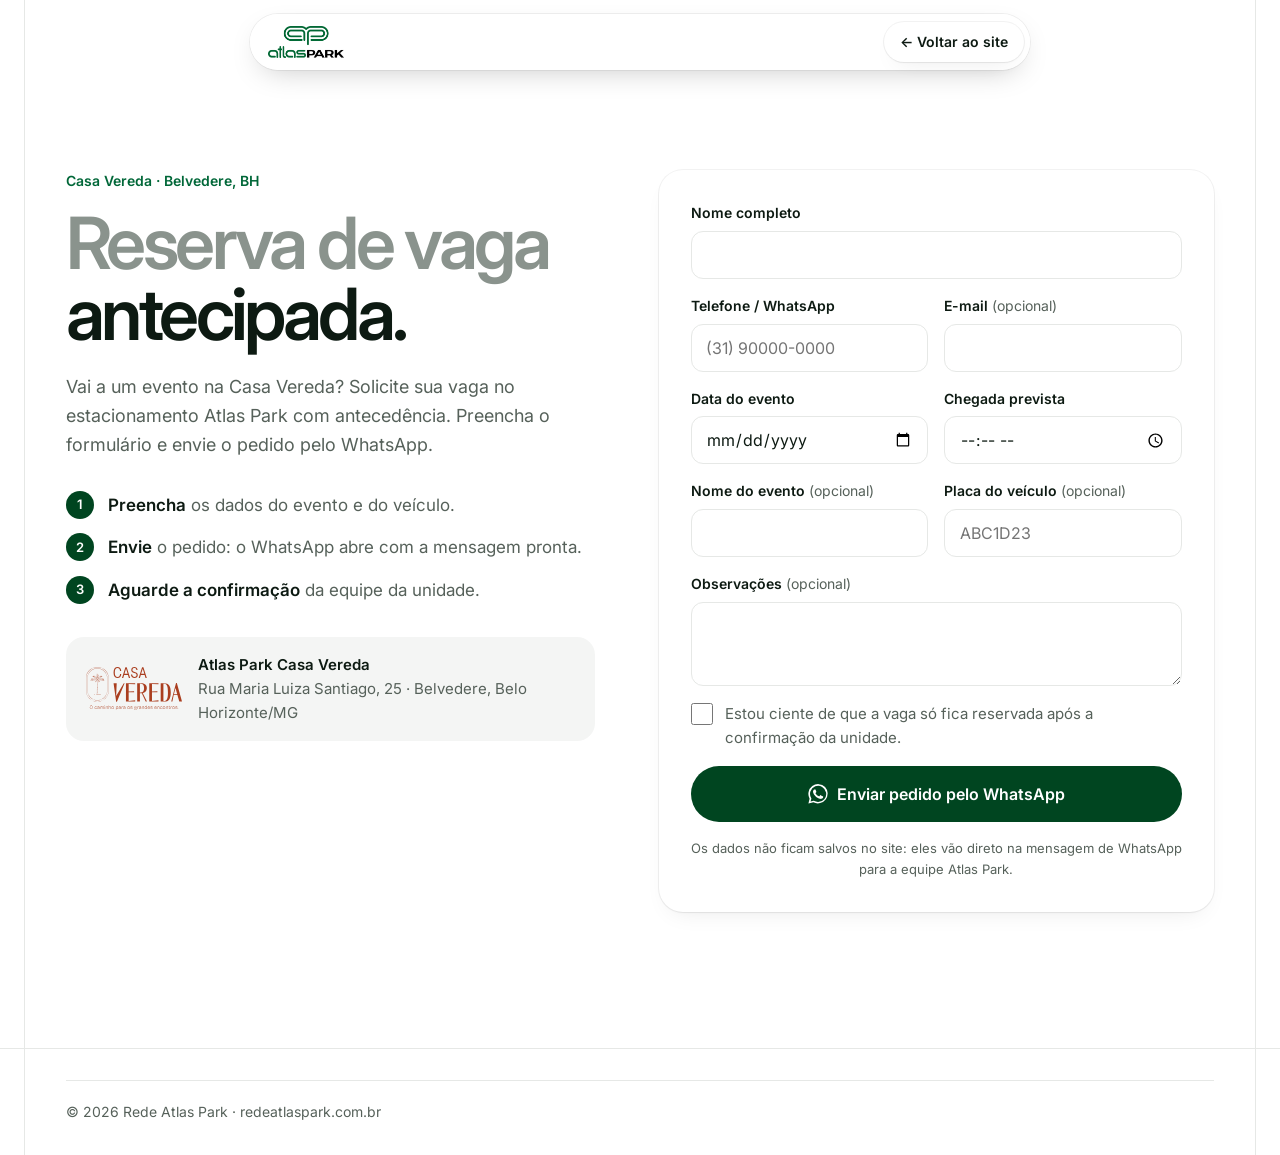
==== reserva.html @ 264c8342 "Reserva antecipada (Casa Vereda) e fotos sem cortes - Janela "Reserva de vaga antecipada" no card de" ====
<!doctype html>
<html lang="pt-BR">
<head>
  <meta charset="utf-8">
  <meta name="viewport" content="width=device-width, initial-scale=1, viewport-fit=cover">
  <title>Reserva de vaga antecipada · Casa Vereda | Rede Atlas Park</title>
  <meta name="description" content="Solicite com antecedência sua vaga no estacionamento Atlas Park da Casa Vereda, no Belvedere, em Belo Horizonte.">
  <meta name="theme-color" content="#004520">
  <link rel="icon" type="image/png" sizes="48x48" href="assets/favicon-48.png">
  <link rel="apple-touch-icon" href="assets/apple-touch-icon.png">
  <link rel="preconnect" href="https://fonts.googleapis.com">
  <link rel="preconnect" href="https://fonts.gstatic.com" crossorigin>
  <link href="https://fonts.googleapis.com/css2?family=Inter:wght@400;500;600&display=swap" rel="stylesheet">
  <link rel="stylesheet" href="styles.css">
</head>
<body class="page-reserve">
  <a class="skip-link" href="#conteudo">Pular para o conteúdo</a>

  <header class="site-header">
    <div class="header-pill">
      <a class="brand" href="./" aria-label="Rede Atlas Park, página inicial">
        <img src="assets/logo-atlas-park-300.png" alt="Atlas Park" width="96" height="40">
      </a>
      <a class="btn btn-light btn-sm reserve-back" href="./#mensalistas">← Voltar ao site</a>
    </div>
  </header>

  <div class="page">
    <main id="conteudo" class="band section reserve">
      <div class="reserve-intro">
        <p class="reserve-tag">Casa Vereda · Belvedere, BH</p>
        <h1><span class="muted">Reserva de vaga</span> antecipada.</h1>
        <p class="section-text">
          Vai a um evento na Casa Vereda? Solicite sua vaga no estacionamento Atlas Park com antecedência.
          Preencha o formulário e envie o pedido pelo WhatsApp.
        </p>

        <ol class="reserve-steps">
          <li><strong>Preencha</strong> os dados do evento e do veículo.</li>
          <li><strong>Envie</strong> o pedido: o WhatsApp abre com a mensagem pronta.</li>
          <li><strong>Aguarde a confirmação</strong> da equipe da unidade.</li>
        </ol>

        <div class="reserve-place">
          <img src="assets/unidades/casa-vereda.svg" alt="Logo Casa Vereda" width="120" height="53">
          <p>Atlas Park Casa Vereda<br><span>Rua Maria Luiza Santiago, 25 · Belvedere, Belo Horizonte/MG</span></p>
        </div>
      </div>

      <form class="reserve-form" id="reserva-form" novalidate>
        <h2 class="sr-only">Dados da reserva</h2>

        <div class="field">
          <label for="r-nome">Nome completo</label>
          <input id="r-nome" name="nome" type="text" autocomplete="name" required>
        </div>
        <div class="field-row">
          <div class="field">
            <label for="r-tel">Telefone / WhatsApp</label>
            <input id="r-tel" name="telefone" type="tel" inputmode="tel" autocomplete="tel" placeholder="(31) 90000-0000" required>
          </div>
          <div class="field">
            <label for="r-email">E-mail <span class="optional">(opcional)</span></label>
            <input id="r-email" name="email" type="email" autocomplete="email">
          </div>
        </div>
        <div class="field-row">
          <div class="field">
            <label for="r-data">Data do evento</label>
            <input id="r-data" name="data" type="date" required>
          </div>
          <div class="field">
            <label for="r-hora">Chegada prevista</label>
            <input id="r-hora" name="hora" type="time" required>
          </div>
        </div>
        <div class="field-row">
          <div class="field">
            <label for="r-evento">Nome do evento <span class="optional">(opcional)</span></label>
            <input id="r-evento" name="evento" type="text">
          </div>
          <div class="field">
            <label for="r-placa">Placa do veículo <span class="optional">(opcional)</span></label>
            <input id="r-placa" name="placa" type="text" autocapitalize="characters" maxlength="8" placeholder="ABC1D23">
          </div>
        </div>
        <div class="field">
          <label for="r-obs">Observações <span class="optional">(opcional)</span></label>
          <textarea id="r-obs" name="obs" rows="3"></textarea>
        </div>

        <label class="check">
          <input type="checkbox" name="ciente" required>
          <span>Estou ciente de que a vaga só fica reservada após a confirmação da unidade.</span>
        </label>

        <p class="form-error" role="alert" hidden></p>

        <button class="btn btn-dark btn-lg btn-block" type="submit">
          <svg class="btn-icon" viewBox="0 0 24 24" aria-hidden="true"><path d="M20.5 3.5A11.8 11.8 0 0 0 1.9 17.6L.5 23.5l6-1.5A11.8 11.8 0 0 0 20.5 3.5zM12 21.6a9.7 9.7 0 0 1-5-1.4l-.3-.2-3.6.9 1-3.5-.2-.4a9.7 9.7 0 1 1 8.1 4.6zm5.3-7.2c-.3-.2-1.7-.9-2-1s-.5-.1-.7.2l-.9 1.1c-.2.2-.3.2-.6.1a8 8 0 0 1-4-3.5c-.3-.5.3-.5.9-1.6.1-.2 0-.4 0-.5l-.9-2.2c-.2-.6-.5-.5-.7-.5h-.6a1.1 1.1 0 0 0-.8.4 3.4 3.4 0 0 0-1 2.5 5.9 5.9 0 0 0 1.2 3.1 13.4 13.4 0 0 0 5.2 4.6c1.9.8 2.7.9 3.6.7a3.1 3.1 0 0 0 2-1.4 2.5 2.5 0 0 0 .2-1.4c-.1-.2-.3-.3-.6-.4z"/></svg>
          Enviar pedido pelo WhatsApp
        </button>
        <p class="form-note">Os dados não ficam salvos no site: eles vão direto na mensagem de WhatsApp para a equipe Atlas Park.</p>

        <div class="form-done" hidden>
          <p><strong>Pedido pronto!</strong> Se o WhatsApp não abriu sozinho, <a data-wa-fallback href="#" target="_blank" rel="noopener">toque aqui para enviar</a>.</p>
        </div>
      </form>
    </main>

    <footer class="site-footer band">
      <p class="footer-bottom">© <span data-year>2026</span> Rede Atlas Park · <a href="./">redeatlaspark.com.br</a></p>
    </footer>
  </div>

  <script src="reserva.js" defer></script>
</body>
</html>
---- styles.css ----
/* =========================================================
   Rede Atlas Park — estilos
   Estrutura do template de referência (moldura com linhas-guia,
   cabeçalho em pílula, títulos em dois tons) com a marca aplicada
   em blocos de verde. Cores e fonte observadas no site atual;
   sujeitas à validação do manual de marca.
   ========================================================= */

:root {
  --green-900: #004520;   /* verde escuro (marca) */
  --green-700: #006738;   /* verde (marca) */
  --mint:      #e6f0ea;   /* derivado: tom claro da marca */
  --white: #ffffff;
  --bg:    #ffffff;
  --tint:  #f4f5f4;       /* fundo de seções alternadas */
  --ink:   #0d1a12;
  --ink-soft: #56615a;    /* texto secundário (contraste AA) */
  --muted: #8a938d;       /* parte clara dos títulos (somente texto grande) */
  --line:  #e6e8e6;

  --font: "Inter", system-ui, -apple-system, "Segoe UI", Roboto, sans-serif;
  --shadow:
    0 0 0 1px rgba(0, 0, 0, .05),
    0 1px 2px rgba(0, 0, 0, .04),
    0 10px 24px -12px rgba(0, 0, 0, .10);

  --page: 1320px;
  --gutter: 0px;                          /* margem externa da moldura */
  --pad: clamp(20px, 3.2vw, 44px);        /* respiro interno */
  --ease: cubic-bezier(.2, .75, .2, 1);
}
@media (min-width: 768px) { :root { --gutter: 24px; } }

*, *::before, *::after { box-sizing: border-box; }

html { scroll-behavior: smooth; scroll-padding-top: 96px; overflow-x: clip; }

@media (prefers-reduced-motion: reduce) {
  html { scroll-behavior: auto; }
  *, *::before, *::after { transition: none !important; animation: none !important; }
}

body {
  margin: 0;
  font-family: var(--font);
  font-size: 1.0625rem;
  line-height: 1.6;
  color: var(--ink);
  background: var(--bg);
  -webkit-font-smoothing: antialiased;
}

img, svg { display: block; max-width: 100%; }
a { color: var(--green-700); }
p { margin: 0 0 1em; }
h1, h2, h3 { margin: 0; font-weight: 600; }
h1, h2, h3 { text-wrap: balance; }
h1 { font-size: clamp(2.75rem, 8.4vw, 6rem); line-height: .98; letter-spacing: -0.05em; }
h2 { font-size: clamp(2.125rem, 5.4vw, 3.75rem); line-height: 1.02; letter-spacing: -0.045em; }
h3 { font-size: 1.1875rem; line-height: 1.3; letter-spacing: -0.015em; }
.muted { color: var(--muted); }
h1 .muted, h2 .muted { display: block; }

.sr-only {
  position: absolute; width: 1px; height: 1px; padding: 0; margin: -1px;
  overflow: hidden; clip: rect(0 0 0 0); white-space: nowrap; border: 0;
}
.skip-link {
  position: fixed; left: 1rem; top: -100px; z-index: 100;
  background: var(--green-900); color: var(--white);
  padding: .75rem 1rem; border-radius: 999px; font-weight: 600;
}
.skip-link:focus { top: 1rem; }

:focus-visible { outline: 3px solid var(--green-700); outline-offset: 3px; border-radius: 8px; }
.band-dark :focus-visible, .contact-dark :focus-visible, .tone-3 :focus-visible, .tone-4 :focus-visible { outline-color: var(--white); }

/* ---------- Moldura da página ---------- */
.page {
  width: min(100% - 2 * var(--gutter), var(--page));
  margin-inline: auto;
  border-inline: 1px solid var(--line);
  min-height: 100vh;
}
@media (max-width: 767.98px) {
  .page { border-inline: 0; }
}
.band { position: relative; padding-inline: var(--pad); }
.band + .band::before {
  content: ""; position: absolute; top: 0; left: 50%; width: 100vw; height: 1px;
  transform: translateX(-50%); background: var(--line);
}
.section { padding-block: clamp(80px, 11vw, 136px); }

/* Faixas que ocupam toda a largura da tela, por cima da moldura */
.band-dark, .band-tint { clip-path: inset(0 -100vmax); }
.band-dark { background: var(--green-900); box-shadow: 0 0 0 100vmax var(--green-900); color: var(--white); }
.band-tint { background: var(--tint); box-shadow: 0 0 0 100vmax var(--tint); }
.band-dark::before, .band-tint::before { display: none; }

/* ---------- Botões ---------- */
.btn {
  display: inline-flex; align-items: center; justify-content: center; gap: .6rem;
  min-height: 48px; padding: 0 1.25rem;
  font: 600 .9375rem/1.2 var(--font);
  text-decoration: none; text-align: center; white-space: nowrap;
  border: 0; border-radius: 999px; cursor: pointer;
  transition: background-color .2s, color .2s, box-shadow .2s;
}
.btn-sm { min-height: 40px; padding: 0 1rem; font-size: .875rem; }
.btn-lg { min-height: 56px; padding: 0 1.625rem; font-size: 1rem; }
.btn-block { width: 100%; white-space: normal; }
@media (max-width: 479.98px) { .btn-lg { padding: 0 1rem; } }

.btn-dark { background: var(--green-900); color: var(--white); }
.btn-dark:hover { background: var(--green-700); }
.btn-light { background: var(--white); color: var(--ink); box-shadow: var(--shadow); }
.btn-light:hover { background: #f2f2f2; }
.btn-white { background: var(--white); color: var(--green-900); }
.btn-white:hover { background: var(--mint); }
.btn-outline { background: transparent; color: var(--white); box-shadow: inset 0 0 0 1.5px rgba(255, 255, 255, .4); }
.btn-outline:hover { box-shadow: inset 0 0 0 1.5px var(--white); }
.btn-icon { width: 20px; height: 20px; fill: currentColor; flex: none; }

/* ---------- Textos de apoio ---------- */
.section-head { max-width: 46rem; margin-bottom: clamp(40px, 6vw, 72px); }
.section-head-center { margin-inline: auto; text-align: center; }
.section-head-center .section-text { margin-inline: auto; }
.section-text { color: var(--ink-soft); font-size: 1.125rem; margin: 1.5rem 0 0; max-width: 36rem; }
.note { margin: .875rem 0 0; font-size: .8125rem; line-height: 1.5; color: var(--ink-soft); }

/* ---------- Cabeçalho ---------- */
.site-header {
  position: fixed; top: 14px; left: 50%; z-index: 50;
  width: min(100% - 24px, 780px); transform: translateX(-50%);
}
.header-pill {
  position: relative; display: flex; align-items: center; justify-content: space-between; gap: 1rem;
  padding: 6px 6px 6px 18px; border-radius: 999px;
  background: rgba(255, 255, 255, .94); backdrop-filter: blur(12px);
  box-shadow: 0 0 0 1px rgba(0, 0, 0, .06), 0 10px 30px -12px rgba(0, 0, 0, .25);
}
.brand { display: flex; align-items: center; min-height: 44px; }
.brand img { width: auto; height: 32px; }

.main-nav ul { list-style: none; margin: 0; padding: 0; }
.main-nav li a {
  display: block; padding: .5rem .8rem; border-radius: 999px;
  color: var(--ink); text-decoration: none; font-size: .875rem; font-weight: 600;
}
.main-nav li a:hover { background: #f1f1f1; }

.menu-toggle {
  display: none; width: 44px; height: 44px; border: 0; border-radius: 50%;
  background: #f1f1f1; cursor: pointer;
}
.menu-dots { display: flex; justify-content: center; gap: 3px; }
.menu-dots i { width: 4px; height: 4px; border-radius: 50%; background: var(--ink); }

@media (min-width: 860px) {
  .main-nav { display: flex; align-items: center; gap: .5rem; }
  .main-nav ul { display: flex; }
}
@media (max-width: 859.98px) {
  .menu-toggle { display: block; }
  .main-nav {
    position: absolute; top: calc(100% + 8px); left: 0; right: 0;
    padding: .5rem; border-radius: 22px; background: var(--white); box-shadow: var(--shadow);
    display: none;
  }
  .main-nav.is-open { display: block; }
  .main-nav li a { padding: .875rem 1rem; border-radius: 14px; font-size: 1rem; }
  .nav-cta { width: 100%; margin-top: .25rem; min-height: 48px; font-size: 1rem; }
}

/* ---------- Hero ---------- */
.hero {
  isolation: isolate;
  display: flex; flex-direction: column;
  min-height: 100svh; padding-top: clamp(120px, 15vh, 180px);
}
.hero .muted { color: #a8f0c6; }            /* verde-menta: contrasta com o vídeo sob o véu verde */
.hero h1, .lead { text-shadow: 0 2px 28px rgba(0, 30, 14, .45); }
.hero-main { flex: 1; display: flex; flex-direction: column; justify-content: center; padding-bottom: clamp(40px, 7vh, 80px); }
.hero h1 { font-size: clamp(3rem, 8vw, 6.5rem); line-height: .94; letter-spacing: -0.055em; max-width: 11ch; }
.hero-row { display: grid; gap: 2.5rem; margin-top: clamp(36px, 6vh, 64px); }
.hero-intro { display: grid; gap: 2rem; }
.lead { margin: 0; max-width: 34rem; font-size: 1.1875rem; line-height: 1.55; color: rgba(255, 255, 255, .8); }
.hero-actions { display: flex; flex-wrap: wrap; gap: .75rem; }
@media (min-width: 1000px) {
  .hero h1 { max-width: none; }
  .hero-row { grid-template-columns: 1fr auto; align-items: end; gap: 4rem; }
}
@media (max-width: 479.98px) { .hero-actions .btn { width: 100%; } }

/* Número de unidades (leva ao mapa) */
.hero-stat {
  display: flex; align-items: flex-end; gap: 1.25rem; color: var(--white); text-decoration: none;
  padding-top: 1.5rem; border-top: 1px solid rgba(255, 255, 255, .18);
}
.hero-stat-num {
  font-size: clamp(5rem, 11vw, 9.5rem); font-weight: 600; line-height: .8; letter-spacing: -0.06em;
  font-variant-numeric: tabular-nums;
}
.hero-stat-text { display: grid; gap: .75rem; padding-bottom: .35rem; }
.hero-stat-label { font-size: 1.0625rem; font-weight: 600; line-height: 1.25; }
.hero-stat-link { font-size: .9375rem; color: #9cc7ae; transition: color .2s; }
.hero-stat:hover .hero-stat-link { color: var(--white); }
.hero-stat:hover .hero-stat-link span { display: inline-block; transform: translateX(3px); transition: transform .2s; }
@media (min-width: 1000px) {
  .hero-stat { padding: 0; border-top: 0; }
}

/* Faixa com os nomes das unidades */
.hero-ticker { margin-inline: calc(var(--pad) * -1); border-top: 1px solid rgba(255, 255, 255, .14); }
.ticker-viewport {
  display: flex; overflow: hidden; padding-block: 1.35rem;
  mask-image: linear-gradient(90deg, transparent, #000 6%, #000 94%, transparent);
}
.ticker-track {
  display: flex; flex: none; gap: 2.75rem; margin: 0; padding: 0 2.75rem 0 0; list-style: none;
  animation: ticker 55s linear infinite;
}
.ticker-track li {
  display: flex; align-items: center; gap: 2.75rem; white-space: nowrap;
  font-size: clamp(1.0625rem, 1.6vw, 1.375rem); font-weight: 500; letter-spacing: -0.01em; color: rgba(255, 255, 255, .82);
}
.ticker-track li::after {
  content: ""; width: 14px; height: 14px; border-radius: 50%;
  border: 3px solid var(--green-700); box-shadow: 0 0 0 3px var(--green-900), 0 0 0 6px var(--green-700);
}
.hero-ticker:hover .ticker-track { animation-play-state: paused; }
@keyframes ticker { to { transform: translateX(-100%); } }
@media (prefers-reduced-motion: reduce) {
  .ticker-viewport { mask-image: none; flex-wrap: wrap; padding-inline: var(--pad); }
  .ticker-track { flex: 1; flex-wrap: wrap; gap: .5rem 1.5rem; padding: 0; }
  .ticker-track[aria-hidden="true"] { display: none; }
  .ticker-track li { gap: 1.5rem; font-size: 1rem; }
}

/* ---------- Soluções: cartões empilhados ----------
   Cada cartão fica fixo (sticky); --c (0 → n) é quanto os próximos já o cobriram,
   definido em script.js, e empurra o cartão para o fundo. */
.stack { list-style: none; margin: 0; padding: 0 0 4vh; display: grid; gap: clamp(20px, 4vh, 40px); }
.stack-card {
  --c: 0;
  position: sticky; top: calc(100px + var(--i) * 18px);
  display: grid; gap: 2rem; align-items: center;
  min-height: min(540px, calc(100svh - 170px));
  padding: clamp(24px, 4.5vw, 56px); border-radius: 28px;
  transform-origin: 50% 0;
  transform: perspective(1600px) translate3d(0, 0, calc(var(--c) * -70px)) rotateX(calc(min(var(--c), 1) * 2.5deg));
  box-shadow: 0 -1px 0 rgba(0, 0, 0, .04), 0 -24px 48px -28px rgba(0, 0, 0, .35);
}
.stack-card::after {
  content: ""; position: absolute; inset: 0; border-radius: inherit; pointer-events: none;
  background: var(--green-900); opacity: calc(min(var(--c), 1.6) * .22);
}
.stack-num { display: block; margin-bottom: clamp(24px, 5vh, 56px); font-size: .9375rem; font-weight: 600; font-variant-numeric: tabular-nums; opacity: .55; }
.stack-card h3 { font-size: clamp(1.875rem, 3.6vw, 3rem); line-height: 1.05; letter-spacing: -0.04em; margin-bottom: 1rem; }
.stack-card p { margin: 0; max-width: 30rem; font-size: 1.0625rem; }
.stack-card .note { margin-top: 1rem; }

.tone-1 { background: var(--white); box-shadow: 0 0 0 1px var(--line), 0 -24px 48px -28px rgba(0, 0, 0, .25); }
.tone-1 p { color: var(--ink-soft); }
.tone-2 { background: var(--mint); }
.tone-2 p { color: #3f4c44; }
.tone-3 { background: var(--green-700); color: var(--white); }
.tone-4 { background: var(--green-900); color: var(--white); }
.tone-3 p, .tone-4 p, .tone-3 .note, .tone-4 .note { color: rgba(255, 255, 255, .8); }

.stack-media { margin: 0; }
.stack-media img { width: 100%; height: auto; border-radius: 18px; }
.stack-media figcaption { margin-top: .75rem; font-size: .8125rem; font-weight: 600; opacity: .7; }

.stack-aside-title { margin: 0 0 1rem; font-size: .875rem; font-weight: 600; color: var(--ink-soft); }
.chips { list-style: none; margin: 0; padding: 0; display: flex; flex-wrap: wrap; gap: .5rem; }
.chips li {
  padding: .55rem .95rem; border-radius: 999px; background: var(--tint);
  font-size: .9375rem; font-weight: 500;
}

@media (min-width: 860px) {
  .stack-card { grid-template-columns: 1fr 1fr; gap: clamp(32px, 5vw, 72px); }
}
@media (max-width: 859.98px) {
  .stack-card { top: calc(84px + var(--i) * 12px); min-height: 0; align-content: start; }
  .stack-num { margin-bottom: 1.25rem; }
}

/* ---------- Diferenciais ---------- */
.card-grid { display: grid; gap: 1rem; }
.card { padding: 1.5rem 1.5rem 1.625rem; border-radius: 18px; background: var(--white); box-shadow: var(--shadow); }
.card h3 { margin-bottom: .45rem; }
.card > p { margin: 0; font-size: .96875rem; color: var(--ink-soft); }
.card > .note { margin-top: .75rem; font-size: .8125rem; }
.card-img {
  display: block; width: calc(100% + 3rem); max-width: none; height: auto; margin: -1.5rem -1.5rem 1.25rem;
  aspect-ratio: 4 / 3; object-fit: cover; border-radius: 18px 18px 0 0;
}
.card-img-logos { object-fit: contain; padding: .75rem 2.5rem; background: var(--white); border-bottom: 1px solid var(--line); }
@media (min-width: 640px) { .card-grid { grid-template-columns: repeat(2, 1fr); } }
@media (min-width: 1000px) { .card-grid { grid-template-columns: repeat(3, 1fr); } }
.card { overflow: hidden; }
.card-img { transition: transform .8s var(--ease); }
.card:hover .card-img { transform: scale(1.04); }
.card-highlight {
  display: flex; flex-direction: column; justify-content: flex-end; min-height: 260px;
  background: var(--green-900); color: var(--white); box-shadow: none;
  background-image: url(assets/simbolo-atlas-park.png); background-repeat: no-repeat;
  background-size: 70% auto; background-position: 120% 12%;
}
.card-highlight h3 { font-size: 1.625rem; letter-spacing: -0.03em; }
.card-highlight > p { color: rgba(255, 255, 255, .8); }

/* ---------- Sobre + missão, visão e valores ---------- */
.split { display: grid; gap: 2rem; }
@media (min-width: 900px) { .split { grid-template-columns: 1fr 1fr; gap: 4rem; align-items: start; } }

.about-copy p { font-size: clamp(1.1875rem, 2vw, 1.5rem); line-height: 1.5; letter-spacing: -0.01em; color: var(--ink); }
.about-copy p:last-child { margin-bottom: 0; }

.mvv { display: grid; gap: 1rem; margin-top: clamp(64px, 9vw, 112px); scroll-margin-top: 110px; }
.mvv-item { padding: 1.75rem; border-radius: 18px; background: var(--tint); }
.mvv-item img { width: 40px; height: 40px; object-fit: contain; margin-bottom: 1.5rem; }
.mvv-item h3 { margin-bottom: .6rem; }
.mvv-item p { margin: 0; color: var(--ink-soft); }
.values { margin: 0; padding-left: 1.1rem; color: var(--ink-soft); display: grid; gap: .2rem; }
@media (min-width: 900px) { .mvv { grid-template-columns: repeat(3, 1fr); } }

/* ---------- Contato ---------- */
.contact-grid { display: grid; gap: 1rem; max-width: 1000px; margin-inline: auto; }
.contact-card {
  display: flex; flex-direction: column; align-items: flex-start; gap: .875rem;
  padding: clamp(1.5rem, 4vw, 2.5rem); border-radius: 28px;
  background: var(--white); box-shadow: var(--shadow);
}
.contact-tag { margin: 0; font-size: .875rem; font-weight: 600; color: var(--green-700); }
.contact-card h3 { font-size: clamp(1.625rem, 3.4vw, 2.25rem); letter-spacing: -0.035em; line-height: 1.08; }
.contact-desc { margin: 0 0 .75rem; color: var(--ink-soft); }
.contact-actions { display: grid; gap: .625rem; width: 100%; margin-top: auto; }
.contact-meta { margin: 0; width: 100%; text-align: center; font-size: .9375rem; }
.contact-meta a { font-weight: 600; text-underline-offset: 3px; overflow-wrap: anywhere; }

.contact-dark { background: var(--green-900); color: var(--white); box-shadow: none; }
.contact-dark .contact-tag { color: #9cc7ae; }
.contact-dark .contact-desc { color: rgba(255, 255, 255, .8); }
.contact-dark .contact-meta a { color: var(--white); }
.contact-dark .btn-white { margin-top: auto; }
@media (min-width: 800px) { .contact-grid { grid-template-columns: 1fr 1fr; } }

/* ---------- Rodapé ---------- */
.site-footer { padding-block: 3.5rem 2rem; font-size: .9375rem; color: var(--ink-soft); }
.footer-top { display: grid; gap: 2rem; }
.footer-brand img { width: auto; height: 40px; margin-bottom: 1rem; }
.footer-brand p { margin: 0; }
.footer-title { margin-bottom: .75rem; font-weight: 600; color: var(--ink); }
.site-footer ul { list-style: none; margin: 0; padding: 0; display: grid; gap: .5rem; }
.site-footer a { color: var(--ink-soft); text-decoration: none; overflow-wrap: anywhere; }
.site-footer a:hover { color: var(--green-700); text-decoration: underline; text-underline-offset: 3px; }
.footer-bottom { margin: 2.5rem 0 0; padding-top: 1.25rem; border-top: 1px solid var(--line); font-size: .875rem; }
@media (min-width: 600px) { .footer-top { grid-template-columns: 1fr 1fr; } }
@media (min-width: 960px) { .footer-top { grid-template-columns: 1.4fr 1fr 1.3fr; } }

/* ---------- Barra de ações flutuante ---------- */
.dock {
  position: fixed; left: 50%; bottom: 14px; z-index: 40;
  display: flex; gap: 6px; padding: 6px; border-radius: 999px;
  background: rgba(255, 255, 255, .95); backdrop-filter: blur(12px);
  box-shadow: 0 0 0 1px rgba(0, 0, 0, .06), 0 14px 32px -12px rgba(0, 0, 0, .25);
  transform: translate(-50%, 160%); transition: transform .35s var(--ease);
}
.dock.is-visible { transform: translate(-50%, 0); }
.dock .btn { min-height: 44px; font-size: .875rem; }
.dock .btn-light { box-shadow: none; background: #f1f1f1; }
@media (max-width: 519.98px) {
  .dock { width: calc(100% - 24px); bottom: calc(10px + env(safe-area-inset-bottom)); }
  .dock .btn { flex: 1; padding: 0 .75rem; }
  .dock .btn-dark { flex: 1.35; }
}

/* =========================================================
   Efeitos de rolagem (ativados por script.js)
   ========================================================= */
.js [data-reveal] {
  opacity: 0; transform: translate3d(0, 28px, 0);
  transition: opacity .8s ease, transform 1s var(--ease);
  transition-delay: calc(var(--d, 0) * 90ms);
}
.js [data-reveal].is-in { opacity: 1; transform: none; }

.js [data-words] .w { color: #c9cfcb; transition: color .25s ease; }
.js [data-words] .w.on { color: var(--ink); }

@media (prefers-reduced-motion: reduce) {
  .js [data-reveal] { opacity: 1; transform: none; }
  .js [data-words] .w { color: inherit; }
  .stack-card { transform: none; }
  .stack-card::after { opacity: 0; }
}

/* ---------- Unidades: lista + mapa ---------- */
.units { display: grid; gap: 1rem; }
.units-panel { display: flex; flex-direction: column; min-height: 0; }
.units-tabs { display: flex; gap: .5rem; margin-bottom: 1rem; }
.units-tab {
  display: inline-flex; align-items: center; gap: .5rem; min-height: 44px; padding: 0 1.1rem;
  border: 0; border-radius: 999px; background: var(--white); box-shadow: var(--shadow);
  font: 600 .9375rem var(--font); color: var(--ink); cursor: pointer;
}
.units-tab span:not(.sr-only) { font-size: .8125rem; opacity: .55; }
.units-tab[aria-selected="true"] { background: var(--green-900); color: var(--white); box-shadow: none; }

.units-list { list-style: none; margin: 0; padding: 0; display: grid; gap: .5rem; }
.units-list[hidden] { display: none; }
.unit {
  display: block; padding: 1rem 1.125rem; border-radius: 16px; background: var(--white);
  box-shadow: var(--shadow); color: var(--ink); text-decoration: none;
  transition: box-shadow .2s, background-color .2s;
}
.unit:hover { box-shadow: 0 0 0 1.5px var(--green-700), 0 10px 24px -12px rgba(0, 0, 0, .12); }
.unit.is-active { background: var(--green-900); color: var(--white); box-shadow: none; }
.unit-name { display: block; font-weight: 600; letter-spacing: -0.01em; }
.unit-addr { display: block; margin-top: .2rem; font-size: .875rem; line-height: 1.45; color: var(--ink-soft); }
.unit.is-active .unit-addr { color: rgba(255, 255, 255, .75); }
.unit-note {
  display: inline-block; margin-top: .55rem; padding: .25rem .6rem; border-radius: 999px;
  background: var(--mint); color: var(--green-900); font-size: .75rem; font-weight: 600;
}

.units-map {
  position: relative; overflow: hidden; border-radius: 24px;
  background: radial-gradient(120% 90% at 50% 40%, #014a24 0%, #00331a 55%, #00210f 100%);
  min-height: 360px; box-shadow: var(--shadow);
}
.globe { position: absolute; inset: 0; width: 100%; height: 100%; cursor: grab; touch-action: pan-y; }
.globe.is-dragging { cursor: grabbing; }
.units-card {
  position: absolute; left: 12px; right: 12px; bottom: 12px;
  display: flex; flex-wrap: wrap; align-items: center; gap: .5rem 1rem;
  padding: .875rem 1rem; border-radius: 16px; background: rgba(255, 255, 255, .97);
  box-shadow: 0 10px 30px -12px rgba(0, 0, 0, .3);
}
.units-card-name { flex: 1 1 100%; margin: 0; font-weight: 600; }
.units-card-addr { flex: 1 1 14rem; margin: 0; font-size: .875rem; color: var(--ink-soft); }
.units-card-actions { display: flex; flex-wrap: wrap; gap: .5rem; }
.units-card-actions .btn { min-height: 44px; }

@media (min-width: 900px) {
  .units { grid-template-columns: minmax(300px, 5fr) 7fr; gap: 1.5rem; align-items: stretch; }
  .units-panel { max-height: 620px; }
  .units-list { overflow-y: auto; padding: 2px 6px 6px 2px; scrollbar-width: thin; }
  .units-map { min-height: 620px; }
  .units-card { left: auto; right: 16px; bottom: 16px; max-width: 380px; }
}
@media (max-width: 899.98px) {
  .units-map { order: -1; height: auto; min-height: 0; padding-top: 330px; scroll-margin-top: 90px; }
  .globe { height: 330px; bottom: auto; }
  .units-card { position: relative; left: auto; right: auto; bottom: auto; margin: 0 10px 10px; }
}

/* Logos dos estabelecimentos */
.unit { display: grid; grid-template-columns: 1fr auto; column-gap: 1rem; align-items: center; }
.unit > :not(.unit-logo) { grid-column: 1; }
.unit-logo {
  grid-column: 2; grid-row: 1 / span 3;
  display: grid; place-items: center; width: 88px; height: 56px; padding: 6px 8px;
  border-radius: 12px; background: var(--white); box-shadow: 0 0 0 1px var(--line);
}
.unit-logo img { width: auto; height: auto; max-width: 72px; max-height: 44px; object-fit: contain; }
.units-card-logo img { width: auto; height: auto; max-width: 58px; max-height: 36px; object-fit: contain; }
.unit-logo.is-dark, .units-card-logo.is-dark { background: var(--ink); }
.unit.is-active .unit-logo { box-shadow: none; }
.units-card-logo {
  display: grid; place-items: center; flex: none; width: 72px; height: 46px; padding: 5px 7px;
  border-radius: 10px; background: var(--white); box-shadow: 0 0 0 1px var(--line);
}
.units-card-logo[hidden] { display: none; }
.units-card-name { flex: 1 1 12rem; }

/* Logos na faixa do hero: versões vetoriais brancas */
.ticker-track li.ticker-logo { height: 44px; }
.ticker-track li.ticker-logo img { flex: none; width: auto; height: 44px; max-width: 170px; object-fit: contain; opacity: .92; }

/* Zoom até a rua: o mapa do endereço aparece ao fim do mergulho do globo */
.units-street {
  position: absolute; inset: 0; width: 100%; height: 100%; border: 0;
  opacity: 0; visibility: hidden; transform: scale(1.12);
  transition: opacity .45s ease, transform .9s var(--ease), visibility 0s linear .45s;
}
.units-map.is-street .units-street {
  opacity: 1; visibility: visible; transform: none;
  transition: opacity .45s ease, transform .9s var(--ease), visibility 0s;
}
.units-back {
  position: absolute; right: 14px; top: 14px; z-index: 2;
  min-height: 40px; padding: 0 1rem; border: 0; border-radius: 999px; cursor: pointer;
  background: var(--green-900); color: var(--white); font: 600 .875rem var(--font);
  box-shadow: 0 8px 20px -8px rgba(0, 0, 0, .4);
}
.units-back[hidden] { display: none; }
.units-card { z-index: 2; }
@media (max-width: 899.98px) {
  .units-street { height: 330px; bottom: auto; }
}


/* Fotos: cartões empilhados, galeria e mensalistas */
.stack-media img { aspect-ratio: 4 / 3; object-fit: cover; }


.contact-img {
  display: block; width: calc(100% + 2 * clamp(1.5rem, 4vw, 2.5rem)); max-width: none; height: auto;
  margin: calc(-1 * clamp(1.5rem, 4vw, 2.5rem)) calc(-1 * clamp(1.5rem, 4vw, 2.5rem)) .5rem;
  aspect-ratio: 16 / 9; object-fit: cover; border-radius: 28px 28px 0 0;
}

/* ---------- Galeria em carrossel com parallax ----------
   Base (sem JS / "reduzir movimento"): faixa com rolagem lateral nativa.
   Com JS (.is-enhanced): faixa infinita movida por transform; ver script.js. */
.pgallery {
  --H: clamp(300px, 42vw, 580px);
  position: relative; margin: clamp(56px, 8vw, 96px) calc(50% - 50vw) 0;
  overflow-x: auto; overscroll-behavior-x: contain; scrollbar-width: none;
  outline-offset: -4px;
}
.pgallery::-webkit-scrollbar { display: none; }
.pg-track { display: flex; align-items: flex-start; width: max-content; height: var(--H); padding-inline: 4vw; }
.pg-item {
  flex: none; position: relative; z-index: var(--z);
  height: calc(var(--H) * var(--h)); margin: calc(var(--H) * var(--y)) calc(var(--H) * -0.05) 0 0;
  aspect-ratio: var(--ar); overflow: hidden; border-radius: 16px; background: var(--tint);
  box-shadow: 0 24px 48px -24px rgba(0, 30, 15, .45);
}
.pg-item img {
  position: absolute; top: -3%; left: -3%; width: 106%; max-width: none; height: 106%; object-fit: cover;   /* só 3% de sobra para o parallax */
  transform: translate3d(var(--px, 0px), 0, 0); user-select: none; -webkit-user-drag: none;
}
.pgallery.is-enhanced { overflow: hidden; cursor: grab; touch-action: pan-y; user-select: none; }
.pgallery.is-dragging { cursor: grabbing; }
.pgallery.is-enhanced .pg-track { will-change: transform; }
@media (max-width: 599.98px) { .pgallery { --H: clamp(280px, 88vw, 380px); } }
/* Preto e branco; ganha cor ao passar o mouse (no toque: a foto do centro) */
.pg-item img { filter: grayscale(1) contrast(1.05); transition: filter .6s ease; }
.pg-item:hover img, .pg-item.is-center img { filter: none; }

/* Atendimento por região (mensalistas): MG e SP / Brasília (DF) */
.region-switch { display: none; }
.js .region-switch {
  display: inline-flex; gap: 4px; padding: 4px; margin: .25rem 0 .5rem;
  border-radius: 999px; background: var(--tint);
}
.region-switch button {
  min-height: 40px; padding: 0 1.1rem; border: 0; border-radius: 999px; cursor: pointer;
  background: transparent; color: var(--ink-soft); font: 600 .875rem var(--font);
}
.region-switch button[aria-selected="true"] { background: var(--white); color: var(--ink); box-shadow: var(--shadow); }
.region-panel { display: grid; gap: .875rem; width: 100%; }
.region-panel[hidden] { display: none; }
.region-note { margin: 0; font-size: .875rem; font-weight: 600; color: var(--green-700); }
.contact-meta-soft { font-size: .875rem; color: var(--ink-soft); }
.units-card-contact { flex: 1 1 100%; margin: 0; font-size: .8125rem; line-height: 1.5; color: var(--ink-soft); }
.units-card-contact[hidden] { display: none; }
.units-card-contact a { font-weight: 600; white-space: nowrap; }
.footer-subtitle { margin-top: 1.5rem; }

/* =========================================================
   Celular: ajustes finais (auditoria em 360, 375 e 390 px)
   ========================================================= */
html { -webkit-text-size-adjust: 100%; text-size-adjust: 100%; }
a, button, [role="tab"] { -webkit-tap-highlight-color: rgba(0, 69, 32, .12); }

/* Margens de segurança do iPhone (notch, barra inferior); requer viewport-fit=cover */
body { padding-left: env(safe-area-inset-left); padding-right: env(safe-area-inset-right); }
.site-header { top: calc(14px + env(safe-area-inset-top)); }
.dock { bottom: calc(14px + env(safe-area-inset-bottom)); }

/* Alvos de toque com pelo menos ~40px */
.contact-meta a { display: inline-block; padding: .6rem .25rem; }
.units-card-contact a { display: inline-block; padding: .55rem 0; }
.site-footer ul { gap: 0; }
.site-footer li a { display: inline-block; padding: .6rem 0; }
.region-switch button { min-height: 44px; }
.unit-note { font-size: .8125rem; }

/* Efeitos de passar o mouse não "grudam" depois de um toque */
@media (hover: none) {
  .card:hover .card-img, .gallery-item:hover img { transform: none; }
  .unit:not(.is-active):hover { box-shadow: var(--shadow); }
  .pg-item:not(.is-center):hover img { filter: grayscale(1) contrast(1.05); }
}

@media (max-width: 599.98px) {
  /* Hero */
  .hero h1 { font-size: min(3rem, 12.6vw); }
  .lead { font-size: 1.0625rem; }

  /* Unidades: logo menor para o endereço respirar */
  .unit { padding: .9rem 1rem; column-gap: .75rem; }
  .unit-logo { width: 64px; height: 44px; padding: 5px 6px; border-radius: 10px; }
  .unit-logo img { max-width: 52px; max-height: 32px; }
}

@media (max-width: 859.98px) {
  /* Cartões empilhados mais compactos: cabem na tela mesmo no iPhone SE */
  .stack-card { padding: 22px 22px 24px; gap: 1.25rem; border-radius: 24px; }
  .stack-num { margin-bottom: .75rem; }
  .stack-card h3 { font-size: 1.75rem; margin-bottom: .6rem; }
  .stack-card p { font-size: 1rem; }
  .stack-media img { aspect-ratio: 4 / 3; border-radius: 14px; }
  .stack-media figcaption { margin-top: .5rem; }
}

/* Tela baixa (celular deitado): cartões deixam de ficar fixos */
@media (max-height: 620px) {
  .stack-card { position: relative; top: auto; transform: none; }
  .stack-card::after { opacity: 0; }
}

/* Lista longa de unidades no celular: mostra 5 e um botão "ver todas" */
.units-more-item { display: none; }
@media (max-width: 899.98px) {
  .units-list.is-collapsible:not(.is-expanded) > li:nth-child(n+6):not(.units-more-item) { display: none; }
  .units-list.is-collapsible:not(.is-expanded) > .units-more-item { display: block; }
}

/* Celular deitado: título dimensionado pela altura da tela */
@media (max-height: 500px) and (orientation: landscape) {
  .hero { min-height: 0; padding-top: 104px; }
  .hero h1, .hero h1 { font-size: min(3.25rem, 13vh); max-width: none; }
  .hero-row { margin-top: 20px; }
  .hero-main { padding-bottom: 32px; }
}

/* ---------- Hero: vídeo de fundo ---------- */
.hero-media {
  position: absolute; z-index: -1; top: 0; bottom: 0; left: 50%; width: 100vw; transform: translateX(-50%);
  overflow: hidden; background: var(--green-900) url(assets/video/hero-desktop-poster.webp) center / cover no-repeat;
}
.hero-video {
  position: absolute; inset: 0; width: 100%; height: 100%; object-fit: cover;
  opacity: 0; transition: opacity 1.2s ease;
}
.hero-video.is-playing { opacity: 1; }
/* véu verde: escuro atrás do texto, mais aberto à direita, sólido na base (faixa das unidades) */
.hero-media::after {
  content: ""; position: absolute; inset: 0;
  background:
    linear-gradient(90deg, rgba(0, 46, 21, .9) 0%, rgba(0, 46, 21, .78) 38%, rgba(0, 46, 21, .42) 72%, rgba(0, 46, 21, .5) 100%),
    linear-gradient(180deg, rgba(0, 46, 21, .45) 0%, transparent 22%, transparent 62%, var(--green-900) 100%);
}
@media (orientation: portrait) {
  .hero-media { background-image: url(assets/video/hero-mobile-poster.webp); }
  .hero-media::after {
    background: linear-gradient(180deg, rgba(0, 46, 21, .78) 0%, rgba(0, 46, 21, .82) 45%, rgba(0, 46, 21, .9) 72%, var(--green-900) 100%);
  }
}

/* ---------- Hero: parallax na rolagem ----------
   --hp (0 → 1) definido em script.js. "translate" e "filter: opacity" são propriedades
   separadas de transform/opacity, então não interferem na animação de entrada. */
.hero { --hp: 0; }
.hero-media { transform: translateX(-50%) translate3d(0, calc(var(--hp) * 42%), 0); }
/* o zoom fica no vídeo, dentro do quadro (overflow: hidden): não alarga a página */
.hero-video { transform: scale(calc(1 + var(--hp) * .25)); transform-origin: 50% 0; }
.hero h1 { translate: 0 calc(var(--hp) * -34vh); filter: opacity(calc(1 - var(--hp) * 1.6)); }
.hero .lead { translate: 0 calc(var(--hp) * -16vh); filter: opacity(calc(1 - var(--hp) * 1.4)); }
.hero .hero-actions { translate: 0 calc(var(--hp) * -9vh); }
.hero-stat { translate: 0 calc(var(--hp) * -46vh); }
@media (max-width: 999.98px) {
  /* no celular o hero é mais alto que a tela: movimento mais contido */
  .hero h1 { translate: 0 calc(var(--hp) * -14vh); filter: opacity(calc(1 - var(--hp) * 1.2)); }
  .hero .lead { translate: 0 calc(var(--hp) * -9vh); filter: none; }
  .hero .hero-actions { translate: 0 calc(var(--hp) * -5vh); }
  .hero-stat { translate: 0 calc(var(--hp) * -7vh); }
}
@media (prefers-reduced-motion: reduce) {
  .hero-media { transform: translateX(-50%); }
  .hero-video { transform: none; }
  .hero h1, .hero .lead, .hero .hero-actions, .hero-stat { translate: none; filter: none; }
}

/* ---------- Reserva de vaga antecipada (Casa Vereda) ---------- */
.btn-mint { background: var(--mint); color: var(--green-900); }
.btn-mint:hover { background: #d5e8dc; }
.btn-icon-line { width: 18px; height: 18px; fill: none; stroke: currentColor; stroke-width: 2; stroke-linecap: round; stroke-linejoin: round; }

/* destaque no card de mensalistas */
.reserve-callout {
  display: flex; align-items: center; justify-content: space-between; gap: 1rem; width: 100%;
  padding: .9rem 1.1rem; border-radius: 16px; background: var(--mint); color: var(--green-900);
  text-decoration: none; transition: background-color .2s;
}
.reserve-callout:hover { background: #d5e8dc; }
.reserve-callout-text { display: grid; gap: .1rem; }
.reserve-callout-text strong { font-weight: 600; }
.reserve-callout-text span { font-size: .875rem; color: #3f5a4a; }
.reserve-callout-arrow {
  display: grid; place-items: center; flex: none; width: 36px; height: 36px; border-radius: 50%;
  background: var(--green-900); color: var(--white); font-weight: 600;
}

/* janela */
.modal {
  width: min(460px, calc(100vw - 32px)); max-height: calc(100dvh - 32px); padding: 0;
  border: 0; border-radius: 24px; background: var(--white); color: var(--ink);
  box-shadow: 0 30px 80px -20px rgba(0, 30, 14, .5); overflow: auto;
}
.modal::backdrop { background: rgba(0, 22, 10, .6); backdrop-filter: blur(4px); }
.modal[open] { animation: modal-in .35s var(--ease); }
@keyframes modal-in { from { opacity: 0; transform: translateY(16px) scale(.98); } }
.modal-card { position: relative; display: grid; gap: .875rem; padding: clamp(1.5rem, 5vw, 2.25rem); }
.modal-card > p { margin: 0; color: var(--ink-soft); }
.modal-card h2 { font-size: clamp(1.625rem, 4vw, 2rem); letter-spacing: -0.035em; line-height: 1.1; }
.modal-logo { width: 120px; height: auto; margin-bottom: .25rem; }
.modal-card .modal-tag { font-size: .875rem; font-weight: 600; color: var(--green-700); }
.modal-card .btn { margin-top: .5rem; }
.modal-card .modal-note { font-size: .8125rem; text-align: center; }
.modal-close {
  position: absolute; top: 12px; right: 12px; display: grid; place-items: center;
  width: 44px; height: 44px; border: 0; border-radius: 50%; background: var(--tint); color: var(--ink); cursor: pointer;
}
.modal-close svg { width: 18px; height: 18px; fill: none; stroke: currentColor; stroke-width: 2.4; stroke-linecap: round; }
@media (prefers-reduced-motion: reduce) { .modal[open] { animation: none; } }

/* página /reserva */
.page-reserve .header-pill { padding-right: 6px; }
.reserve { display: grid; gap: 2.5rem; padding-top: clamp(120px, 14vw, 170px); }
.reserve h1 { font-size: clamp(2.5rem, 6vw, 4.5rem); line-height: .98; letter-spacing: -0.05em; }
.reserve-tag { margin: 0 0 1rem; font-size: .875rem; font-weight: 600; color: var(--green-700); }
.reserve-steps { margin: 2rem 0 0; padding: 0; list-style: none; counter-reset: passo; display: grid; gap: .9rem; }
.reserve-steps li { counter-increment: passo; position: relative; padding-left: 2.6rem; min-height: 28px; color: var(--ink-soft); }
.reserve-steps li::before {
  content: counter(passo); position: absolute; left: 0; top: -1px; display: grid; place-items: center; width: 28px; height: 28px;
  border-radius: 50%; background: var(--green-900); color: var(--white); font-size: .8125rem; font-weight: 600;
}
.reserve-steps strong { color: var(--ink); font-weight: 600; }
.reserve-place {
  display: flex; align-items: center; gap: 1rem; margin-top: 2rem; padding: 1rem 1.25rem;
  border-radius: 18px; background: var(--tint);
}
.reserve-place img { width: 96px; height: auto; flex: none; }
.reserve-place p { margin: 0; font-weight: 600; font-size: .9375rem; }
.reserve-place span { font-weight: 400; color: var(--ink-soft); }

.reserve-form {
  display: grid; gap: 1rem; align-content: start; padding: clamp(1.25rem, 4vw, 2rem);
  border-radius: 24px; background: var(--white); box-shadow: var(--shadow);
}
.field { display: grid; gap: .4rem; min-width: 0; }
.field label { font-size: .875rem; font-weight: 600; }
.field .optional { font-weight: 400; color: var(--ink-soft); }
.field input, .field textarea {
  width: 100%; min-height: 48px; padding: .7rem .9rem; border: 1.5px solid var(--line); border-radius: 12px;
  background: var(--white); color: var(--ink); font: 400 1rem var(--font);    /* 16px evita zoom no iPhone */
  transition: border-color .2s, box-shadow .2s;
}
.field textarea { resize: vertical; }
.field input:focus, .field textarea:focus { outline: none; border-color: var(--green-700); box-shadow: 0 0 0 3px rgba(0, 103, 56, .15); }
.field input:user-invalid { border-color: #c0392b; }
.field-row { display: grid; gap: 1rem; }
@media (min-width: 560px) { .field-row { grid-template-columns: 1fr 1fr; } }
.check { display: flex; gap: .75rem; align-items: flex-start; font-size: .9375rem; color: var(--ink-soft); cursor: pointer; }
.check input { flex: none; width: 22px; height: 22px; margin: 1px 0 0; accent-color: var(--green-700); }
.form-error { margin: 0; padding: .7rem .9rem; border-radius: 12px; background: #fdecea; color: #8e2a1f; font-size: .9375rem; font-weight: 600; }
.form-error[hidden], .form-done[hidden] { display: none; }
.form-note { margin: 0; font-size: .8125rem; color: var(--ink-soft); text-align: center; }
.form-done { padding: .9rem 1rem; border-radius: 12px; background: var(--mint); color: var(--green-900); }
.form-done p { margin: 0; }
.page-reserve .site-footer { padding-block: 2rem; }
.page-reserve .footer-bottom { margin: 0; }
@media (min-width: 960px) {
  .reserve { grid-template-columns: 1fr 1.05fr; gap: 4rem; align-items: start; }
  .reserve-intro { position: sticky; top: 120px; }
}
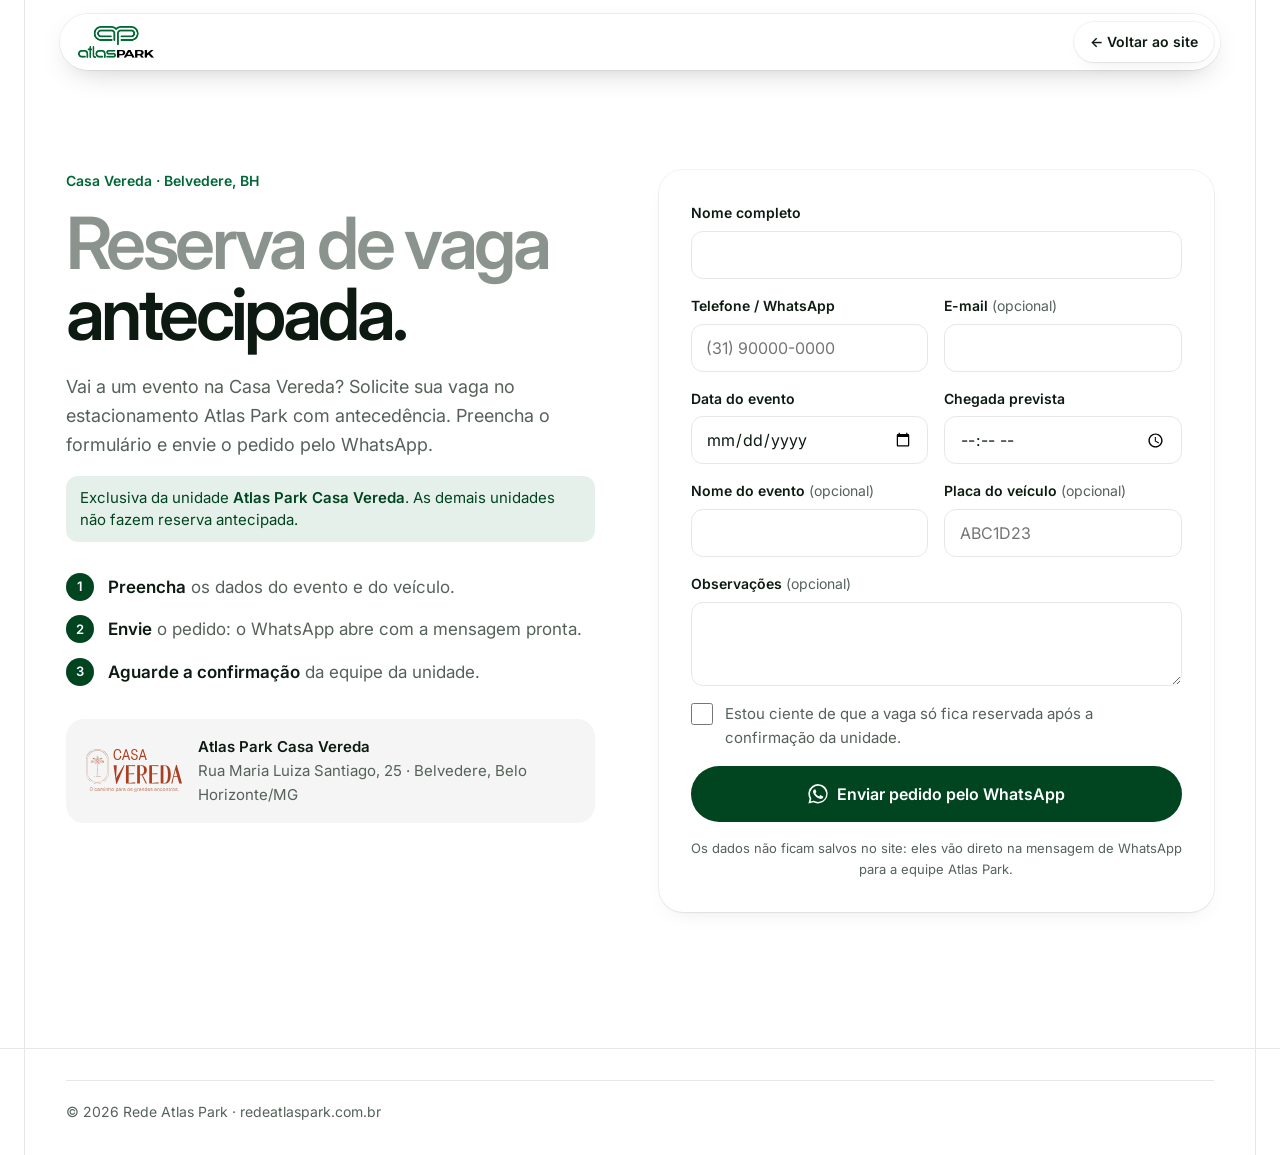
==== commit 495f0462: "Reserva antecipada identificada como exclusiva da Casa Vereda Botão do hero com 'Exclusiva Casa Vere" ====
--- a/reserva.html
+++ b/reserva.html
@@ -34,6 +34,7 @@
           Vai a um evento na Casa Vereda? Solicite sua vaga no estacionamento Atlas Park com antecedência.
           Preencha o formulário e envie o pedido pelo WhatsApp.
         </p>
+        <p class="modal-only">Exclusiva da unidade <strong>Atlas Park Casa Vereda</strong>. As demais unidades não fazem reserva antecipada.</p>
 
         <ol class="reserve-steps">
           <li><strong>Preencha</strong> os dados do evento e do veículo.</li>
--- a/styles.css
+++ b/styles.css
@@ -773,3 +773,100 @@
   .reserve { grid-template-columns: 1fr 1.05fr; gap: 4rem; align-items: start; }
   .reserve-intro { position: sticky; top: 120px; }
 }
+
+/* ---------- Destaques da reserva antecipada (hero e menu) ---------- */
+.btn-reserve { background: #a8f0c6; color: var(--green-900); box-shadow: 0 10px 28px -12px rgba(168, 240, 198, .55); }
+.btn-reserve:hover { background: #c4f6d8; }
+.btn-reserve .btn-icon-line { width: 20px; height: 20px; }
+
+.main-nav .nav-reserve {
+  display: flex; align-items: center; gap: .45rem;
+  background: var(--mint); color: var(--green-900);
+}
+.main-nav .nav-reserve:hover { background: #d5e8dc; }
+.nav-reserve .btn-icon-line { width: 17px; height: 17px; flex: none; }
+.nav-reserve small { display: none; }
+@media (max-width: 859.98px) {
+  /* menu do celular: item destacado, com a unidade abaixo do título */
+  .main-nav li.nav-reserve-item { margin-top: .5rem; }
+  .main-nav .nav-reserve {
+    display: grid; grid-template-columns: auto 1fr; column-gap: .75rem; align-items: center;
+    padding: .8rem 1rem; border-radius: 14px; font-weight: 600;
+  }
+  .nav-reserve .btn-icon-line { grid-row: 1 / span 2; width: 22px; height: 22px; }
+  .nav-reserve small { display: block; font-size: .8125rem; font-weight: 500; color: #3f5a4a; }
+}
+@media (min-width: 860px) {
+  .site-header { width: min(100% - 24px, 900px); }
+}
+
+/* ---------- Trabalhe conosco ---------- */
+.field select {
+  width: 100%; min-height: 48px; padding: .7rem 2.4rem .7rem .9rem; border: 1.5px solid var(--line); border-radius: 12px;
+  background: var(--white) url("data:image/svg+xml,%3Csvg xmlns='http://www.w3.org/2000/svg' viewBox='0 0 24 24' fill='none' stroke='%230d1a12' stroke-width='2' stroke-linecap='round'%3E%3Cpath d='M6 9l6 6 6-6'/%3E%3C/svg%3E") right .8rem center / 16px no-repeat;
+  color: var(--ink); font: 400 1rem var(--font); appearance: none; -webkit-appearance: none; cursor: pointer;
+}
+.field select:focus { outline: none; border-color: var(--green-700); box-shadow: 0 0 0 3px rgba(0, 103, 56, .15); }
+.chips-field { margin: 0; padding: 0; border: 0; min-width: 0; }
+.chips-field legend { padding: 0; margin-bottom: .4rem; font-size: .875rem; font-weight: 600; }
+.chip-options { display: flex; flex-wrap: wrap; gap: .5rem; }
+.chip-option { position: relative; cursor: pointer; }
+.chip-option input { position: absolute; opacity: 0; width: 1px; height: 1px; }
+.chip-option span {
+  display: inline-flex; align-items: center; min-height: 44px; padding: 0 1rem; border-radius: 999px;
+  border: 1.5px solid var(--line); background: var(--white); font-size: .9375rem; font-weight: 500;
+  transition: background-color .2s, border-color .2s, color .2s;
+}
+.chip-option input:checked + span { background: var(--green-900); border-color: var(--green-900); color: var(--white); }
+.chip-option input:focus-visible + span { outline: 3px solid var(--green-700); outline-offset: 2px; }
+.form-done { display: grid; gap: .6rem; }
+.form-done-alt { font-size: .875rem; overflow-wrap: anywhere; }
+.form-done-actions { display: flex; flex-wrap: wrap; gap: .5rem; }
+.form-done-actions .btn { min-height: 44px; }
+.jobs-photo { margin: 2rem 0 0; }
+.jobs-photo img { width: 100%; height: auto; border-radius: 20px; }
+@media (max-width: 959.98px) { .jobs-photo { display: none; } }
+
+/* chamada na seção de contato */
+.jobs-callout {
+  display: flex; align-items: center; justify-content: space-between; gap: 1rem;
+  max-width: 1000px; margin: 1rem auto 0; padding: 1.1rem 1.4rem; border-radius: 20px;
+  background: var(--white); box-shadow: var(--shadow); color: var(--ink); text-decoration: none;
+}
+.jobs-callout-text { display: grid; gap: .15rem; }
+.jobs-callout-text strong { font-weight: 600; }
+.jobs-callout-text span { font-size: .9375rem; color: var(--ink-soft); }
+.jobs-callout-arrow {
+  display: grid; place-items: center; flex: none; width: 40px; height: 40px; border-radius: 50%;
+  background: var(--green-900); color: var(--white); font-weight: 600; transition: transform .2s;
+}
+@media (hover: hover) { .jobs-callout:hover .jobs-callout-arrow { transform: translateX(3px); } }
+
+/* menu: no computador só cabe em telas largas */
+@media (min-width: 860px) and (max-width: 1279.98px) { .main-nav .nav-jobs-item { display: none; } }
+@media (min-width: 1280px) { .site-header { width: min(100% - 24px, 1160px); } }
+
+/* Botões do hero podem quebrar linha em telas estreitas (textos longos não alargam a página) */
+@media (max-width: 599.98px) {
+  .hero-actions .btn { white-space: normal; text-wrap: balance; line-height: 1.25; padding-block: .6rem; }
+}
+
+/* ---------- Reserva exclusiva da Casa Vereda ---------- */
+.btn-reserve-text { display: grid; text-align: left; line-height: 1.15; }
+.btn-reserve-text small { font-size: .8125rem; font-weight: 600; letter-spacing: .02em; color: #1f5a37; }
+.modal-only, .modal-card > .modal-only {
+  margin: 0; padding: .7rem .9rem; border-radius: 12px; background: var(--mint);
+  color: var(--green-900); font-size: .9375rem; line-height: 1.45;
+}
+.modal-only strong { font-weight: 600; }
+.reserve-intro .modal-only { margin-top: 1rem; max-width: 36rem; }
+/* barra do computador: mostra "Casa Vereda" ao lado de "Reserva de vaga" */
+@media (min-width: 860px) {
+  .main-nav .nav-reserve small {
+    display: inline; font-size: .75rem; font-weight: 600; padding: .15rem .45rem; border-radius: 999px;
+    background: var(--white); color: var(--green-700);
+  }
+}
+@media (min-width: 860px) and (max-width: 1279.98px) {
+  .main-nav .nav-reserve > span { display: none; }   /* telas médias: ícone + "Casa Vereda" */
+}
